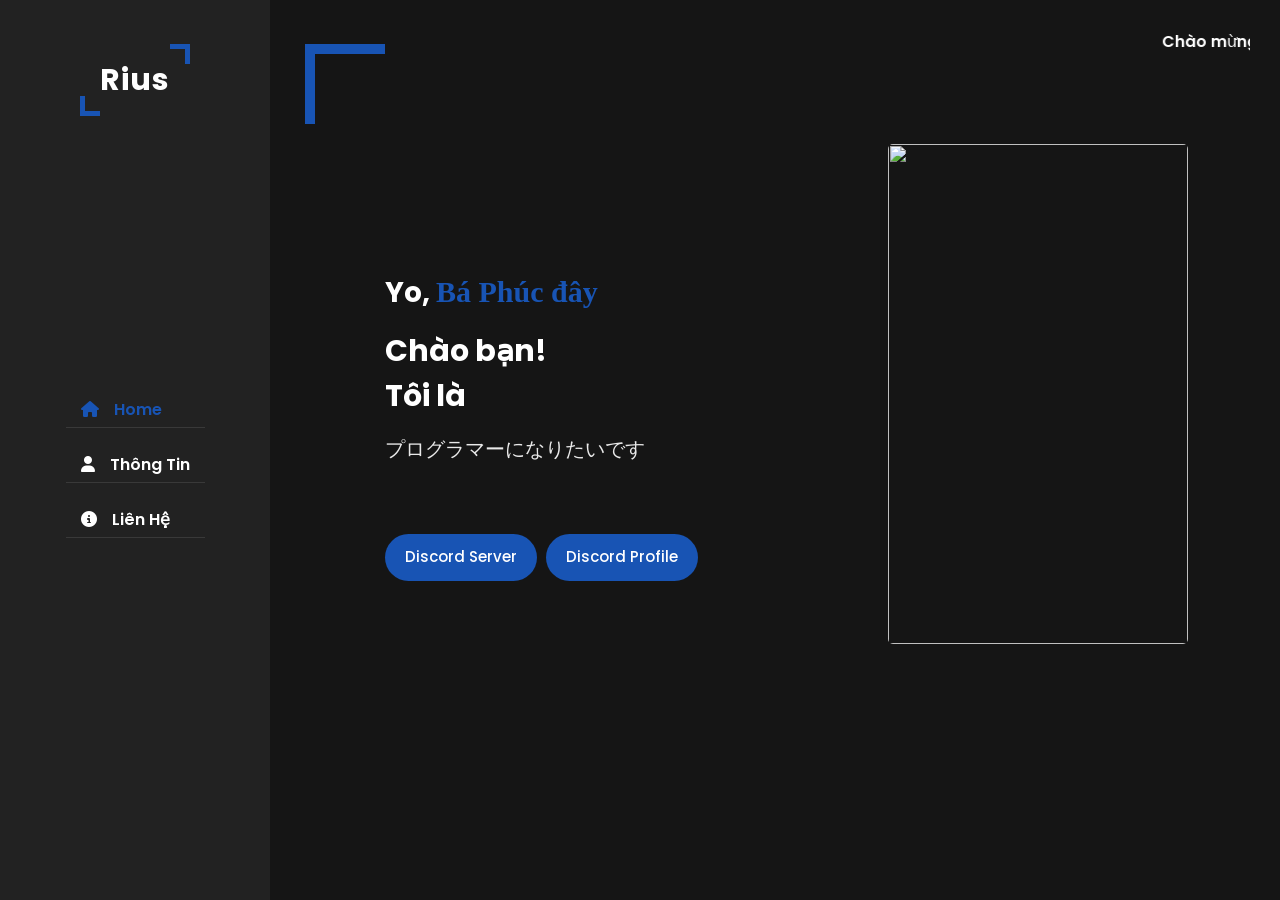
==== index.html @ 231182e2 "Add files via upload" ====
<!DOCTYPE html>
<html lang="vi">
<head>
    <meta charset="UTF-8">
    <title>Rius</title>
    <link rel="icon" href="https://i.upanh.org/2023/09/13/Angry508ec7afc1945ebe.png" />
    <link rel="stylesheet" href="css/style.css">
    <link rel="stylesheet" href="css/skin/color1.css" class="alternate-style" title="color-1">
    <link rel="stylesheet" href="https://cdnjs.cloudflare.com/ajax/libs/font-awesome/6.4.2/css/all.min.css" />
    <link rel="stylesheet" href="css/style-switcher.css">
    <script src="https://cdnjs.cloudflare.com/ajax/libs/jquery/3.6.0/jquery.min.js" referrerpolicy="no-referrer"></script>
    <link href="//cdn.jsdelivr.net/npm/@sweetalert2/theme-dark@4/dark.css" rel="stylesheet">
    <script src="//cdn.jsdelivr.net/npm/sweetalert2@10/dist/sweetalert2.min.js"></script>
    <script src="https://kit.fontawesome.com/3426ec3618.js" crossorigin="anonymous"></script>
    
</head>
<body>
    <div class="main-container">
        <div class="aside">
            <div class="logo">
                <a href="index.html">Rius<span></span></a>
            </div>
            <div class="nav-toggler">
                <span></span>
            </div>
            <ul class="nav">
                <li><a href="#home" class="active"><i class="fa fa-home"></i>Home</a></li>
                <li><a href="#about"><i class="fa fa-user"></i>Thông Tin</a></li>
                <li><a href="#contact"><i class="fa-solid fa-circle-info"></i>Liên Hệ</a></li>
            </ul>
        </div>
        <div class="main-content">
            <section class="home active section" id="home">
                <marquee class="marquee">Chào mừng đến trang web nhỏ của Rius</marquee>
                    <div class="row">
                        <div class="home-info padd-15" style="padding-left: 100px;padding-top: 170px;">
                            <h3 class="hello">Yo, <span class="name"> Bá Phúc đây</span></h3>
                            <h3 class="my-profession">Chào bạn! <br>Tôi là <span class="typing"></span></h3>
                            <h4></h4>
                            <p>プログラマーになりたいです</p>
                            <a href="https://discord.gg/eGkwfAQKMF" target="_blank" data-section-index="5" class="btn hire-me">Discord Server</a>
                            <a href="../profile_rius-main/index.html" target="_blank" data-section-index="5" class="btn hire-me">Discord Profile</a>
                        </div>
                        <div class="home-img padd-15">
                            <img src="images/Raiden.png" alt="" style="width: 300px;height: 500px;margin-top: 60px;">
                        </div>
                    </div>
                </div>
            </section>

            <!-- Thông Tin -->
            <section class="about section" id="about">
                <div class="container">
                    <div class="row">
                        <div class="section-title padd-15">
                            <h2>Thông Tin</h2>
                        </div>
                    </div>
                    <div class="row">
                        <div class="about-content padd-15">
                            <div class="row">
                                <div class="about-text padd-15">
                                    <h3>Tôi là <span>Học sinh cấp 3</span></h3>
                                    <p>Hiện tại chỉ muốn một cuộc sống yên bình một mình.</p>
                                </div>
                            </div>
                            <div class="row">
                                <div class="personal-info padd-15">
                                    <div class="row">
                                        <div class="info-item padd-15">
                                            <p>Tên: <span>Nguyễn Bá Phúc</span></p> 
                                        </div>
                                        <div class="info-item padd-15">
                                            <p>Sở Thích: <span>Anime | Music | Games</span></p>
                                        </div>
                                        <div class="info-item padd-15">
                                            <p>Sinh Nhật: <span>24/10/2007</span></p>
                                        </div>
                                        <div class="info-item padd-15">
                                            <p>Game: <span><a href="https://genshin.hoyoverse.com/vi/home" target="_blank">Genshin Impact</a></span></p>
                                        </div>
                                        <div class="info-item padd-15">
                                            <p>Giới Tính: <span>Nam</span></p>
                                        </div>
                                        <div class="info-item padd-15">
                                            <p>Bài Hát: <span><a href="https://youtu.be/_lIu6T3Bp2I?list=RD_lIu6T3Bp2I" target="_blank">MẸ YÊU CON</a></span></p>
                                        </div>
                                        <div class="info-item padd-15">
                                            <p>Quê Quán: <span>Bình Định</span></p>
                                        </div>
                                        <div class="info-item padd-15">
                                            <p>Idol:<span><a href="https://www.youtube.com/@sangtraan" target="_blank">ăng seng</a> | <a href="https://www.youtube.com/@Rokudenashi_ninzin" target="_blank">ロクデナシ</a></span></p>
                                        </div>
                                    </div>
                                    <div class="iframe">
                                        <iframe width="90%" height="340" src="https://www.youtube.com/embed/xjolj9p1AN0" title="Ori and the Will of the Wisps OST - Credits" frameborder="0" allow="accelerometer; autoplay; clipboard-write; encrypted-media; gyroscope; picture-in-picture; web-share" referrerpolicy="strict-origin-when-cross-origin" allowfullscreen></iframe>                                       
                                    </div>                                    
                                </div>
                                
                            </div>
                        </div> 
                    </div>
                </div>
            </section>

            <!-- liên Hệ -->
            <section class="contact section" id="contact">
                <div class="container">
                    <div class="row">
                        <div class="section-title padd-15">
                            <h2>Thông Tin Liên Hệ</h2>
                        </div>
                    </div>
                    <h3 class="contact-title padd-15">Phương Thức Liên Hệ</h3>
                    <h4 class="contact-sub-title padd-15">Ưu tiên liên hệ qua Discord</h4>
                    <div class="row">
                        <div class="contact-info-item padd-15">
                            <a href="https://discord.com/users/645078103500128256" target="_blank" class="icon"><i class="fa-brands fa-discord"></i>
                            <h4>Discord</h4></a>
                        </div>
                        <div class="contact-info-item padd-15">
                            <a href="https://t.me/rius2410" target="_blank" class="icon"><i class="fa-brands fa-telegram"></i>
                            <h4>Telegram</h4></a>
                        </div>
                        <div class="contact-info-item padd-15">
                            <a href="mailto:dragoncrazy2410@gmail.com" target="_blank" class="icon"><i class="fa-solid fa-envelope"></i>
                            <h4>Email</h4></a>
                        </div>
                        <div class="contact-info-item padd-15">
                            <a href="https://www.facebook.com/riusismine.2410" target="_blank" class="icon"><i class="fa-brands fa-facebook"></i>
                            <h4>Facebook</h4>
                        </div>
                    </div>
                    
                    <h3 class="contact-title padd-15">Mạng Xã Hội</h3>
                    <h4 class="contact-sub-title padd-15">Vào xem cho vui chứ không có gì hết</h4>
                    <div class="row">
                        <div class="contact-info-item padd-15">
                            <a href="https://www.youtube.com/@Rius2410" target="_blank" class="icon"><i class="fa-brands fa-youtube"></i>
                            <h4>Youtube</h4></a>
                        </div>
                        <div class="contact-info-item padd-15">
                            <a href="https://x.com/Rius2410" target="_blank" class="icon"><i class="fa-brands fa-x-twitter"></i>
                            <h4>Twitter | X</h4></a>
                        </div>
                        <div class="contact-info-item padd-15">
                            <a href="https://github.com/Riusismine" target="_blank" class="icon"><i class="fa-brands fa-github"></i>
                            <h4>Github</h4></a>
                        </div>
                        <div class="contact-info-item padd-15">
                            <a href="https://steamcommunity.com/id/dragoncrazy2410" target="_blank" class="icon"><i class="fa-brands fa-steam"></i>
                            <h4>Steam</h4></a>
                        </div>
                    </div>

                </div>
            </section>
        </div>
    </div>
    <!-- gõ chữ -->
    <script src="https://cdnjs.cloudflare.com/ajax/libs/typed.js/2.0.12/typed.min.js" referrerpolicy="no-referrer"></script>
    <script>
        window.va = window.va || function () { (window.vaq = window.vaq || []).push(arguments); };
    </script>
    <script src="/js/script.js"></script>	
</body>
</html>
---- css/style.css ----
@import url('https://fonts.googleapis.com/css2?family=Clicker+Script&family=Poppins:wght@200;300;400;500;600;700&family=Roboto:ital,wght@0,100;1,100;1,300&display=swap');
:root
{
    --bg-black-900: #151515;
    --bg-black-100: #222222;
    --bg-black-50: #393939;
    --text-black-900: #ffffff;
    --text-black-700: #e9e9e9;
}
body.dark{
    --bg-black-900: #f2f2fc;
    --bg-black-100: #fdf9ff;
    --bg-black-50: #e8dfec;
    --text-black-900: #302e4d;
    --text-black-700: #504e70;
}
body {
    line-height: 1.5;
    font-size: 16px;
    font-family: 'Poppins', sans-serif;
    overflow: hidden;
}
*{
    margin: 0;
    padding: 0;
    outline: none;
    text-decoration: none;
    box-sizing: border-box;
}
::before,::after{
    box-sizing: border-box;
}
ul{
    list-style: none;
}
.section{
    background: var(--bg-black-900);
    min-height: 100vh;
    display: block;
    padding: 0 30px;
    opacity: 1;
    position: fixed;
    left: 270px;
    top: 0;
    right: 0;
    bottom: 0;
    z-index: -1;
    overflow-y: auto;
    overflow-x: hidden;
    transition: all 0.3s ease;
}
.section.back-section{
    z-index: 1;
}
.section.active{
    z-index: 2;
    opacity: 1;
    animation: sideSection 1s ease;
}
@keyframes sideSection{
    0%{
        transform: translateX(100%);
    }
    100%{
        transform: translateX(0);
    }
}
.hidden{
    display: none !important;
}
.padd-15{
    padding-left: 15px;
    padding-right: 15px;
}
.section .container{
    padding-top: 60px;
    padding-bottom: 70px;
    position: relative;
}
.section-title{
    flex: 0 0 100%;
    max-width: 100%;
    margin-bottom: 60px;
}
.section-title h2{
    font-size: 40px;
    color: var(--text-black-900);
    font-weight: 700;
    position: relative;
}
.section-title h2::before{
    content: '';
    position: absolute;
    width: 50px;
    height: 4px;
    background: var(--skin-color);
    position: absolute;
    top: 100%;
    left: 0;
}
.section-title h2::after{
    content: '';
    position: absolute;
    width: 25px;
    height: 4px;
    background: var(--skin-color);
    position: absolute;
    top: 100%;
    left: 0;
    margin-top: 8px;
}
.container{
    max-width: 1100px;
    width: 100%;
    margin: auto;
}
.home .container{
    margin-top: 100px;
}
.row{
    display: flex;
    flex-wrap: wrap;
    margin-left: -15px;
    margin-right: -15px;
    position: relative;
}
.btn{
    font-size: 15px;
    font-weight: 500;
    padding: 12px 20px;
    margin-bottom: 10px;
    margin-right: 5px;
    color: white;
    border-radius: 40px;
    display: inline-block;
    white-space: nowrap;
    border: none;
    background: var(--skin-color);
    transition: all 0.3 ease;
}
.btn:hover{
    transform: scale(1.05);
}
.shadow-dark{
    box-shadow: 0 0 20px rgba(48, 46, 77, 0.15);
}
.aside{
    width: 270px;
    background: var(--bg-black-100);
    position: fixed;
    left: 0;
    top: 0;
    padding: 30px;
    height: 100%;
    border-right: 1px solid var(--text-black-50);
    display: flex;
    justify-content: center;
    align-items: center;
    z-index: 10;
    transition: all 0.3s ease;
}
.aside .logo{
    position: absolute;
    top: 50px;
    font-size: 30px;
    text-transform: capitalize;
}
.aside .logo a{
    color: var(--text-black-900);
    font-weight: 700;
    padding: 15px 20px;
    font-size: 30px;
    letter-spacing: 1px;
    position: relative;
}
.aside .logo a span{
    font-family: 'Clicker Script', cursive;
    font-size: 40px;
}
.aside .logo a::before{
    content: '';
    position: absolute;
    width: 20px;
    height: 20px;
    border-bottom: 5px solid var(--skin-color);
    border-left: 5px solid var(--skin-color);
    bottom: 0;
    left: 0;
}
.aside .logo a::after{
    content: '';
    position: absolute;
    width: 20px;
    height: 20px;
    border-top: 5px solid var(--skin-color);
    border-right: 5px solid var(--skin-color);
    top: 0;
    right: 0;
}
.aside .nav-toggler{
    height: 40px;
    width: 45px;
    border: 1px solid var(--bg-black-50);
    cursor: pointer;
    position: fixed;
    left: 300px;
    top: 20px;
    border-radius: 5px;
    background: var(--bg-black-100);
    display: none;
    align-items: center;
    justify-content: center;
    transition: all 0.3s ease;
}
.aside .nav-toggler span{
    height: 2px;
    width: 18px;
    background: var(--skin-color);
    display: inline-block;
    position: relative;
}
aside .nav-toggler.open span{
    background-color: transparent;
}
.aside .nav-toggler span::before{
    content: '';
    height: 2px;
    width: 18px;
    background: var(--skin-color);
    position: absolute;
    top: -6px;
    left: 0;
}
.aside .nav-toggler.open span::before{
    transform: rotate(45deg);
    top: 0;
}
.aside .nav-toggler span::after{
    content: '';
    height: 2px;
    width: 18px;
    background: var(--skin-color);
    position: absolute;
    top: 6px;
    left: 0;
}
.aside .nav-toggler.open span::after{
    transform: rotate(-45deg);
    top: 0;
}
.aside .nav{
    margin-top: 50px;
}
.aside .nav li{
    margin-bottom: 20px;
    display: block;
}
.aside .nav li a{
    font-size: 16px;
    font-weight: 600;
    display: block;
    border-bottom: 1px solid var(--bg-black-50);
    color: var(--text-black-900);
    padding: 5px 15px;
}
.aside .nav li a.active{
    color: var(--skin-color);

}
.aside .nav li a i{
    margin-right: 15px;
}
.aside ul li a img{
    width: 24px;
    height: 20px;
    margin-right:10px;
}
.home{
    min-height: 100vh;
    display: flex;
    color: var(--text-black-900);
    flex-direction: column;
}
.marquee{
    margin: 30px 0;
    font-weight: 550;
}
.home .home-info{
    flex: 0 0 60%;
    max-width: 60%;
}
.home .home-info h4 i{
    color: blueviolet;
    text-decoration: line-through;
}
h3.hello{
    font-size: 28px;
    margin: 15px 0;
}
h3.hello span{
    font-family: 'aria', cursive;
    font-size: 30px;
    font-weight: 700;
    color: var(--skin-color);
}

h3.my-profession{
    font-size: 30px;
    margin: 15px 0;
}
.typing{
    color: var(--skin-color);
}
.home-info p{
    margin-top: 15px;
    margin-bottom: 70px;
    font-size: 20px;
    color: var(--text-black-700);
}

.home-img::before{
    content: '';
    position: absolute;
    height: 80px;
    width: 80px;
    border-top: 10px solid var(--skin-color);
    border-left: 10px solid var(--skin-color);
    left: 20px;
    top: -40px;
}
.home .home-img img{
    margin: auto;
    border-radius: 5px;
    height: 400px;

}
/* about */
.about .about-content{
    flex: 0 0 100%;
    max-width: 100%;
}
.about .about-content .about-text{
    flex: 0 0 100%;
    max-width: 100%;
}
.about .about-content .about-text h3{
    font-size: 24px;
    margin-bottom: 15px;
    font-weight: 700;
    color: var(--text-black-900);
}
.about .about-content .about-text h3 span{
    color: var(--skin-color);
}
.about .about-content .about-text p{
    font-size: 16px;
    line-height: 25px;
    color: var(--text-black-700)
}
.about .about-content .personal-info{
    flex: 0 0 60%;
    max-width: 60%;
    margin-top: 40px;
}
.about .about-content .personal-info .info-item{
    flex: 0 0 50%;
    max-width: 50%;
}
.about .about-content .personal-info p{
    font-weight: 600;
    padding: 10px 0;
    font-size: 16px;
    color: var(--text-black-900);
    border-bottom: 1px solid var(--bg-black-50);
}
.about .about-content .personal-info .info-item p span{
    font-weight: 400;
    color: var(--text-black-700);
    margin-left: 4px;
    display: inline-block;
}
.about .about-content .personal-info .buttons{
    margin-top: 30px;
}
.about .about-content .personal-info .buttons .btn{
    margin-right: 15;
    margin-top: 10px;
}
.about .about-content .skills{
    flex: 0 0 40%;
    max-width: 40%;
    margin-top: 40px;
}
.about .about-content .skills .row{
    justify-content: center;
    font-size: 15px;
}
.about .about-content .skills .skill-item{
    flex: 0 0 100%;
    max-width: 100%;
}
.about .about-content .skills .skill-item h5{
    line-height: 40px;
    font-weight: 600;
    font-size: 16px;
    color: var(--text-black-900);
    text-transform: capitalize;
}
.cre-source h5{
    line-height: 25px !important;
}
.about .about-content .skills .skill-item .progress{
    height: 7px;
    background: var(--bg-black-50);
    border-radius: 4px;
    width: 100%;
    position: relative;
}
.about .about-content .skills .skill-item{
    margin-bottom: 20px;
}
.about .about-content .skills .skill-item .progress-in{
    position: absolute;
    left: 0;
    height: 100%;
    border-radius: 4px;
    background-color: var(--skin-color);
}
.about .about-content .skills .skill-item .skill-percent{
    position: absolute;
    right: 0;
    color: var(--text-black-900);
    top: -40px;
    font-weight: 400;
    line-height: 40px;
}
.about .about-content .education, .about .about-content .experience{
    flex: 0 0 50%;
    max-width: 50%;
    margin-top: 30px;
}
.about .about-content h3.title{
    font-size: 24px;
    margin-bottom: 30px;
    font-weight: 700;
    color: var(--text-black-900);
}
.about .about-content .timeline-box{
    flex: 0 0 100%;
    max-width: 100%;
}
.about .about-content .timeline{
    background-color: var(--bg-black-100);
    padding: 30px 15px;
    border: 1px solid var(--bg-black-50);
    border-radius: 10px;
    width: 100%;
    position: relative;
}
.about .about-content .timeline .timeline-item{
    position: relative;
    padding-left: 37px;
    padding-bottom: 50px;
}
.about .about-content .timeline .timeline-item:last-child{
    padding-bottom: 0;
}
.about .about-content .timeline .timeline-item::before{
    content: '';
    position: absolute;
    width: 1px;
    height: 100%;
    left: 7px;
    top: 0;
    background-color: var(--skin-color);
}
.about .about-content .timeline .circle-dot{
    position: absolute;
    left: 0;
    top: 0;
    height: 15px;
    width: 15px;
    border-radius: 50%;
    background-color: var(--skin-color);
}
.about .about-content .timeline .timeline-date{
    font-weight: 400;
    font-size: 14px;
    margin-bottom: 12px;
    color: var(--text-black-700);
}
.about .about-content .timeline .timeline-date .fa{
    margin-right: 5px;
}
.about .about-content .timeline .timeline-title{
    font-weight: 700;
    font-size: 18px;
    margin-bottom: 15px;
    text-transform: capitalize;
    color: var(--text-black-900);
}
.about .about-content .timeline .timeline-text{
    font-size: 16px;
    line-height: 25px;
    text-align: justify;
    color: var(--text-black-700);
}
.iframe{
    border: none;
    margin-top: 20px;
}
.contact-title{
    color: var(--skin-color);
    text-align: center;
    font-size: 25px;
    margin-bottom: 10px;
}
.contact-sub-title{
    color: var(--text-black-900);
    text-align: center;
    font-size: 15px;
    margin-bottom: 30px;
}
.contact .contact-info-item{
    flex: 0 0 25%;
    max-width: 25%;
    text-align: center;
    margin-bottom: 44px;
}
.contact .contact-info-item .icon{
    display: inline-block;
}
.contact .contact-info-item .icon .fa-solid,
.contact .contact-info-item .icon .fa-brands{
    font-size: 25px;
    color: var(--skin-color);
}
.contact .contact-info-item h4{
    font-size: 18px;
    font-weight: 700;
    color: var(--text-black-900);
    text-transform: capitalize;
    margin: 15px 0 5px;
}
.contact .contact-info-item p{
    font-size: 16px;
    line-height: 25px;
    color: var(--text-black-700);
    font-weight: 400;
}
.contact .contact-form{
    flex: 0 0 100%;
    max-width: 100%;
}
.contact .contact-form .col-6{
    flex: 0 0 50%;
    max-width: 50%;
}
.contact .contact-form .col-12{
    flex: 0 0 100%;
    max-width: 1000%;
}
.contact .contact-form .form-item{
    margin-bottom: 30px;
}
.contact .contact-form .form-item .form-control{
    width: 100%;
    height: 50px;
    border-radius: 25px;
    background: var(--bg-black-100);
    border: 1px solid var(--bg-black-50);
    padding: 10px 25px;
    font-size: 16px;
    color: var(--text-black-700);
    transition: all 0.3s ease;
}
.contact .contact-form .form-item .form-control:focus{
    box-shadow: 0 0 20px rgba(48,46,77,0.15);
}
.contact .contact-form .form-item textarea.form-control{
    height: 140px;
}
.contact .contact-form .btn{
    height: 50px;
    padding: 0 50px;
}
---- css/skin/color1.css ----
:root{
    --skin-color: #1854b4;
    
}
---- css/style-switcher.css ----
.style-switcher{
    position: fixed;
    right: 0;
    top: 60px;
    padding: 15px;
    width: 200px;
    border: 1px solid var(--bg-black-50);
    background: var(--bg-black-100);
    z-index: 101;
    border-radius: 5px;
    transition: all 0.3s ease;
    transform: translateX(100%);
}
.style-switcher.open{
    transform: translateX(-25px);
}
.style-switcher .s-icon{
    position: absolute;
    width: 40px;
    height: 40px;
    text-align: center;
    font-size: 20px;
    background: var(--bg-black-100);
    color: var(--text-black-900);
    right: 100%;
    border: 1px solid var(--bg-black-50);
    margin-right: 25px;
    cursor: pointer;
    transition: all 0.3s ease;
    border-radius: 50%;
}
.style-switcher .s-icon i{
    line-height: 40px;
}
.style-switcher .style-switcher-toggler{
    top: 0;
}
.style-switcher .day-night{
    top: 55px;
}
.style-switcher h4{
    margin: 0 0 10px;
    color: var(--text-black-700);
    font-size: 16px;
    font-weight: 600;
    text-transform: capitalize;
}
.style-switcher .colors{
    display: flex;
    flex-wrap: wrap;
    justify-content: space-between;
}
.style-switcher .colors span{
    display: inline-block;
    height: 30px;
    width: 30px;
    border-radius: 50%;
    border: 1px solid black;
}
.style-switcher .color-1{
    background: #1854b4;
}
.style-switcher .color-2{
    background: #9B54B5;
}
.style-switcher .color-3{
    background: #37b182;
}
.style-switcher .color-4{
    background: #ec1839;
}
.style-switcher .color-5{
    background: #f021b2;
}
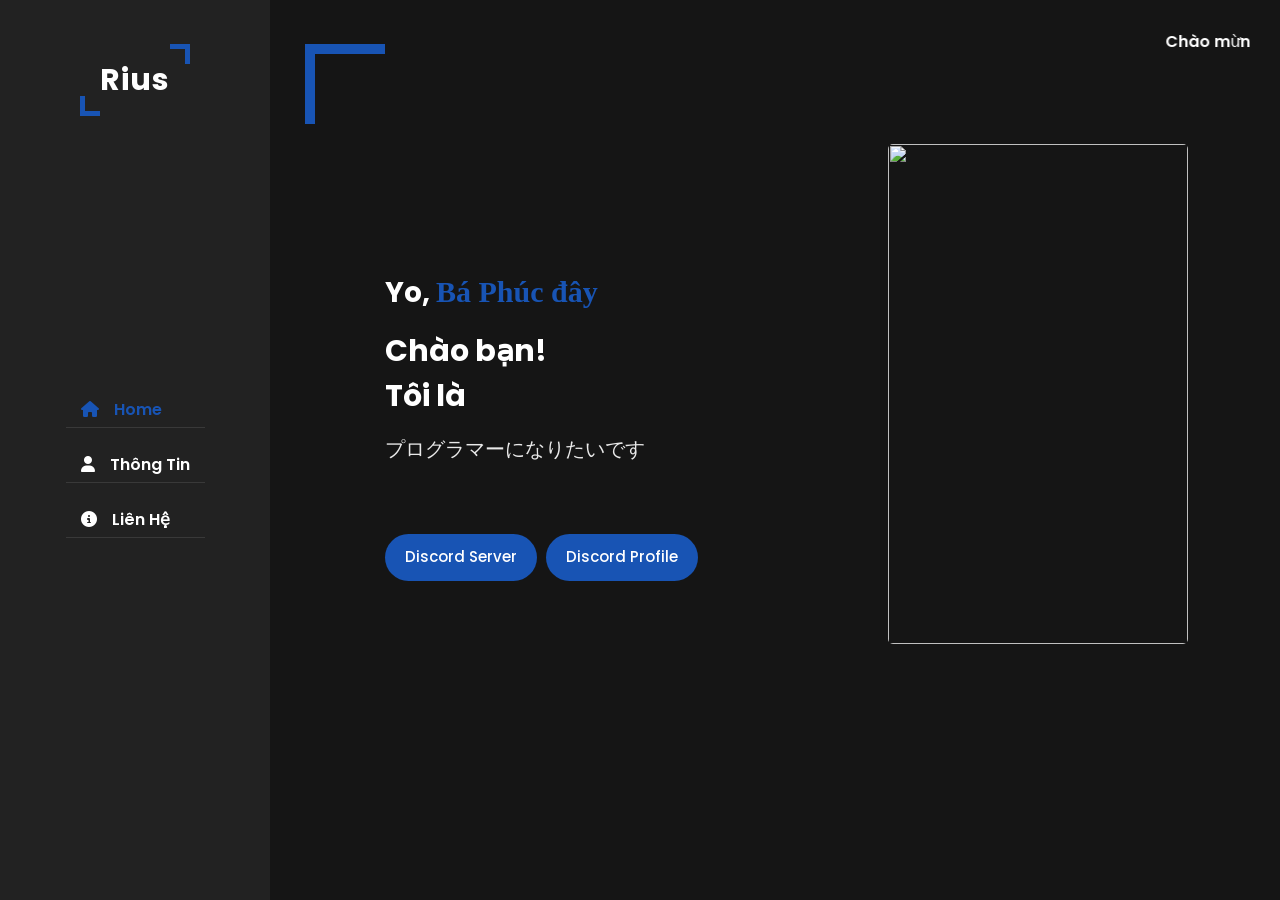
==== commit 3e0086b9: "index.html" ====
--- a/index.html
+++ b/index.html
@@ -39,7 +39,7 @@
                             <h4></h4>
                             <p>プログラマーになりたいです</p>
                             <a href="https://discord.gg/eGkwfAQKMF" target="_blank" data-section-index="5" class="btn hire-me">Discord Server</a>
-                            <a href="../profile_rius-main/index.html" target="_blank" data-section-index="5" class="btn hire-me">Discord Profile</a>
+                            <a href="https://riusismine.github.io/profile_rius/" target="_blank" data-section-index="5" class="btn hire-me">Discord Profile</a>
                         </div>
                         <div class="home-img padd-15">
                             <img src="images/Raiden.png" alt="" style="width: 300px;height: 500px;margin-top: 60px;">
@@ -162,6 +162,85 @@
     <script>
         window.va = window.va || function () { (window.vaq = window.vaq || []).push(arguments); };
     </script>
-    <script src="/js/script.js"></script>	
+    <script>
+        // typing
+var typed = new Typed('.typing', {
+    strings:["Học sinh cấp 3", "Người High-Tech", "Wuwa Player", "Fan Anime", "Genshinbu"],
+    typeSpeed: 100,
+    backSpeed: 60,
+    loop: true,
+})
+// aside menu
+const nav = document.querySelector(".nav"),
+    navList = document.querySelectorAll("li"),
+    totalNavList = navList.length,
+    allSection = document.querySelectorAll(".section"),
+    totalSection = allSection.length;
+    for(let i=0; i<totalNavList; i++){
+        const a = navList[i].querySelector("a");
+        a.addEventListener('click', function() {
+            removeBackSection();
+            for(let j=0; j<totalNavList; j++){
+                if(navList[j].querySelector("a").classList.contains("active")){
+                    addBackSection(j);
+                   // allSection[j].classList.add("back-section");
+                }
+                navList[j].querySelector("a").classList.remove("active");
+            }
+            this.classList.add("active");
+            showSection(this)
+            if(window.innerWidth < 1200){
+                asideSectionTogglerBtn();
+            }
+        })
+    }
+    function removeBackSection(){
+        for(let i=0; i<totalSection; i++){
+            allSection[i].classList.remove("back-section");
+        }
+    }
+    function addBackSection(num){
+        allSection[num].classList.add("back-section");
+    }
+    function showSection(element){
+        for(let i=0; i<totalSection; i++){
+            allSection[i].classList.remove("active");
+        }
+        const taget = element.getAttribute("href").split("#")[1];
+        document.querySelector("#"+taget).classList.add("active");
+
+    }
+    function updateNav(element){
+        for(let i=0; i<totalNavList; i++){
+            navList[i].querySelector("a").classList.remove("active");
+            const target = element.getAttribute("href").split("#")[1];
+            if(target === navList[i].querySelector("a").getAttribute("href").split("#")[1]){
+                navList[i].querySelector("a").classList.add("active");
+            }
+        }
+    }
+    document.querySelector(".hire-me").addEventListener('click', function() {
+        const sectionIndex = this.getAttribute("data-section-index");
+        showSection(this);
+        updateNav(this);
+        removeBackSection();
+        addBackSection(sectionIndex);
+    });
+    const navTogglerBtn = document.querySelector(".nav-toggler"),
+        aside = document.querySelector(".aside");
+        navTogglerBtn.addEventListener("click", () => {
+            asideSectionTogglerBtn();
+        })
+        function asideSectionTogglerBtn(){
+            aside.classList.toggle("open");
+            navTogglerBtn.classList.toggle("open");
+            for(let i=0; i<totalSection; i++){
+                allSection[i].classList.toggle("open");
+            }
+        }
+
+
+
+    </script>	
 </body>
-</html>+</html>
--- a/css/style.css
+++ b/css/style.css
@@ -583,4 +583,4 @@
 .contact .contact-form .btn{
     height: 50px;
     padding: 0 50px;
-}+}
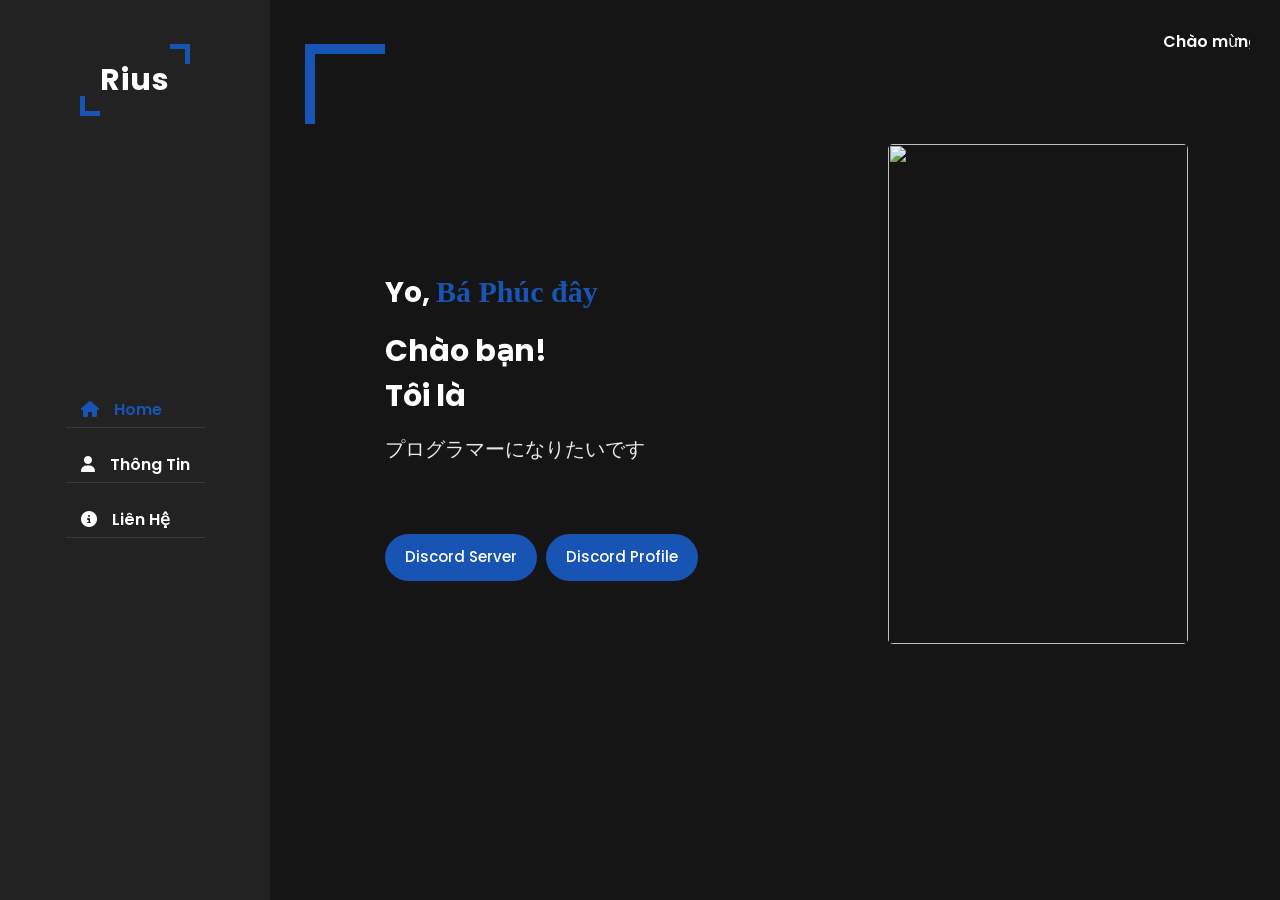
==== commit 36b08750: "index.html" ====
--- a/index.html
+++ b/index.html
@@ -38,7 +38,7 @@
                             <h3 class="my-profession">Chào bạn! <br>Tôi là <span class="typing"></span></h3>
                             <h4></h4>
                             <p>プログラマーになりたいです</p>
-                            <a href="https://discord.gg/eGkwfAQKMF" target="_blank" data-section-index="5" class="btn hire-me">Discord Server</a>
+                            <a href="https://discord.gg/CXktWHtsVR" target="_blank" data-section-index="5" class="btn hire-me">Discord Server</a>
                             <a href="https://riusismine.github.io/profile_rius/" target="_blank" data-section-index="5" class="btn hire-me">Discord Profile</a>
                         </div>
                         <div class="home-img padd-15">
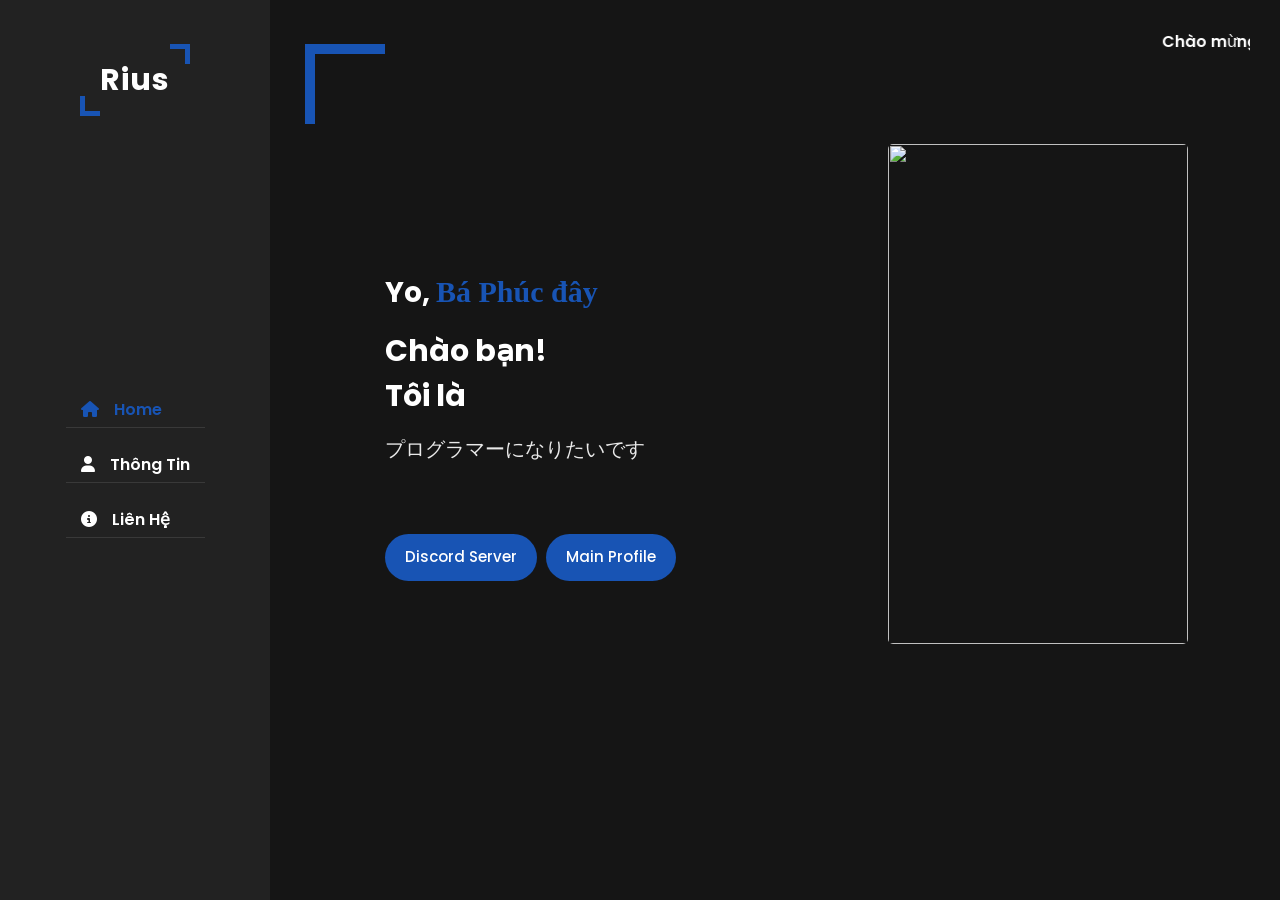
==== commit 9551277b: "index.html" ====
--- a/index.html
+++ b/index.html
@@ -7,12 +7,6 @@
     <link rel="stylesheet" href="css/style.css">
     <link rel="stylesheet" href="css/skin/color1.css" class="alternate-style" title="color-1">
     <link rel="stylesheet" href="https://cdnjs.cloudflare.com/ajax/libs/font-awesome/6.4.2/css/all.min.css" />
-    <link rel="stylesheet" href="css/style-switcher.css">
-    <script src="https://cdnjs.cloudflare.com/ajax/libs/jquery/3.6.0/jquery.min.js" referrerpolicy="no-referrer"></script>
-    <link href="//cdn.jsdelivr.net/npm/@sweetalert2/theme-dark@4/dark.css" rel="stylesheet">
-    <script src="//cdn.jsdelivr.net/npm/sweetalert2@10/dist/sweetalert2.min.js"></script>
-    <script src="https://kit.fontawesome.com/3426ec3618.js" crossorigin="anonymous"></script>
-    
 </head>
 <body>
     <div class="main-container">
@@ -36,10 +30,9 @@
                         <div class="home-info padd-15" style="padding-left: 100px;padding-top: 170px;">
                             <h3 class="hello">Yo, <span class="name"> Bá Phúc đây</span></h3>
                             <h3 class="my-profession">Chào bạn! <br>Tôi là <span class="typing"></span></h3>
-                            <h4></h4>
                             <p>プログラマーになりたいです</p>
                             <a href="https://discord.gg/CXktWHtsVR" target="_blank" data-section-index="5" class="btn hire-me">Discord Server</a>
-                            <a href="https://riusismine.github.io/profile_rius/" target="_blank" data-section-index="5" class="btn hire-me">Discord Profile</a>
+                            <a href="profile_rius-main/index.html" target="_blank" data-section-index="5" class="btn hire-me">Main Profile</a>
                         </div>
                         <div class="home-img padd-15">
                             <img src="images/Raiden.png" alt="" style="width: 300px;height: 500px;margin-top: 60px;">
@@ -47,7 +40,6 @@
                     </div>
                 </div>
             </section>
-
             <!-- Thông Tin -->
             <section class="about section" id="about">
                 <div class="container">
@@ -83,7 +75,7 @@
                                             <p>Giới Tính: <span>Nam</span></p>
                                         </div>
                                         <div class="info-item padd-15">
-                                            <p>Bài Hát: <span><a href="https://youtu.be/_lIu6T3Bp2I?list=RD_lIu6T3Bp2I" target="_blank">MẸ YÊU CON</a></span></p>
+                                            <p>Bài Hát: <span><a href="https://youtu.be/_lIu6T3Bp2I?list=RD_lIu6T3Bp2I" target="_blank">MẸ YÊU CON</a> | <a href="https://www.youtube.com/watch?v=Ct-60mD5yjE">どうして </a></span></p>
                                         </div>
                                         <div class="info-item padd-15">
                                             <p>Quê Quán: <span>Bình Định</span></p>
@@ -96,13 +88,36 @@
                                         <iframe width="90%" height="340" src="https://www.youtube.com/embed/xjolj9p1AN0" title="Ori and the Will of the Wisps OST - Credits" frameborder="0" allow="accelerometer; autoplay; clipboard-write; encrypted-media; gyroscope; picture-in-picture; web-share" referrerpolicy="strict-origin-when-cross-origin" allowfullscreen></iframe>                                       
                                     </div>                                    
                                 </div>
-                                
+                                <div class="nhac">
+                                    <div class="audio-container" id="audio-container">
+                                        <div class="audio-info">
+                                          <h4 id="title">Doushite</h4>
+                                          <div class="progress-container" id="progress-container">
+                                            <div class="progress" id="progress"></div>
+                                          </div>
+                                        </div>                       
+                                        <audio src="audio/Doushite.mp3" id="audio"></audio>
+                                        <div class="img-container">
+                                          <img src="img-audio/Doushite.jpg" alt="audio-cover" id="cover" />
+                                        </div>
+                                        <div class="navigation">
+                                          <button id="prev" class="action-btn">
+                                            <i class="fas fa-backward"></i>
+                                          </button>
+                                          <button id="play" class="action-btn action-btn-big">
+                                            <i class="fas fa-play"></i>
+                                          </button>
+                                          <button id="next" class="action-btn">
+                                            <i class="fas fa-forward"></i>
+                                          </button>
+                                        </div>
+                                      </div>
+                                </div>
                             </div>
                         </div> 
                     </div>
                 </div>
             </section>
-
             <!-- liên Hệ -->
             <section class="contact section" id="contact">
                 <div class="container">
@@ -130,8 +145,7 @@
                             <a href="https://www.facebook.com/riusismine.2410" target="_blank" class="icon"><i class="fa-brands fa-facebook"></i>
                             <h4>Facebook</h4>
                         </div>
-                    </div>
-                    
+                    </div>        
                     <h3 class="contact-title padd-15">Mạng Xã Hội</h3>
                     <h4 class="contact-sub-title padd-15">Vào xem cho vui chứ không có gì hết</h4>
                     <div class="row">
@@ -152,95 +166,16 @@
                             <h4>Steam</h4></a>
                         </div>
                     </div>
-
                 </div>
             </section>
         </div>
     </div>
-    <!-- gõ chữ -->
+    <!--Hiệu ứng đánh máy-->
     <script src="https://cdnjs.cloudflare.com/ajax/libs/typed.js/2.0.12/typed.min.js" referrerpolicy="no-referrer"></script>
     <script>
         window.va = window.va || function () { (window.vaq = window.vaq || []).push(arguments); };
     </script>
-    <script>
-        // typing
-var typed = new Typed('.typing', {
-    strings:["Học sinh cấp 3", "Người High-Tech", "Wuwa Player", "Fan Anime", "Genshinbu"],
-    typeSpeed: 100,
-    backSpeed: 60,
-    loop: true,
-})
-// aside menu
-const nav = document.querySelector(".nav"),
-    navList = document.querySelectorAll("li"),
-    totalNavList = navList.length,
-    allSection = document.querySelectorAll(".section"),
-    totalSection = allSection.length;
-    for(let i=0; i<totalNavList; i++){
-        const a = navList[i].querySelector("a");
-        a.addEventListener('click', function() {
-            removeBackSection();
-            for(let j=0; j<totalNavList; j++){
-                if(navList[j].querySelector("a").classList.contains("active")){
-                    addBackSection(j);
-                   // allSection[j].classList.add("back-section");
-                }
-                navList[j].querySelector("a").classList.remove("active");
-            }
-            this.classList.add("active");
-            showSection(this)
-            if(window.innerWidth < 1200){
-                asideSectionTogglerBtn();
-            }
-        })
-    }
-    function removeBackSection(){
-        for(let i=0; i<totalSection; i++){
-            allSection[i].classList.remove("back-section");
-        }
-    }
-    function addBackSection(num){
-        allSection[num].classList.add("back-section");
-    }
-    function showSection(element){
-        for(let i=0; i<totalSection; i++){
-            allSection[i].classList.remove("active");
-        }
-        const taget = element.getAttribute("href").split("#")[1];
-        document.querySelector("#"+taget).classList.add("active");
-
-    }
-    function updateNav(element){
-        for(let i=0; i<totalNavList; i++){
-            navList[i].querySelector("a").classList.remove("active");
-            const target = element.getAttribute("href").split("#")[1];
-            if(target === navList[i].querySelector("a").getAttribute("href").split("#")[1]){
-                navList[i].querySelector("a").classList.add("active");
-            }
-        }
-    }
-    document.querySelector(".hire-me").addEventListener('click', function() {
-        const sectionIndex = this.getAttribute("data-section-index");
-        showSection(this);
-        updateNav(this);
-        removeBackSection();
-        addBackSection(sectionIndex);
-    });
-    const navTogglerBtn = document.querySelector(".nav-toggler"),
-        aside = document.querySelector(".aside");
-        navTogglerBtn.addEventListener("click", () => {
-            asideSectionTogglerBtn();
-        })
-        function asideSectionTogglerBtn(){
-            aside.classList.toggle("open");
-            navTogglerBtn.classList.toggle("open");
-            for(let i=0; i<totalSection; i++){
-                allSection[i].classList.toggle("open");
-            }
-        }
-
-
-
-    </script>	
+    <script src="js/gochu.js"></script>	
+    <script src="js/nhac.js"></script>
 </body>
 </html>
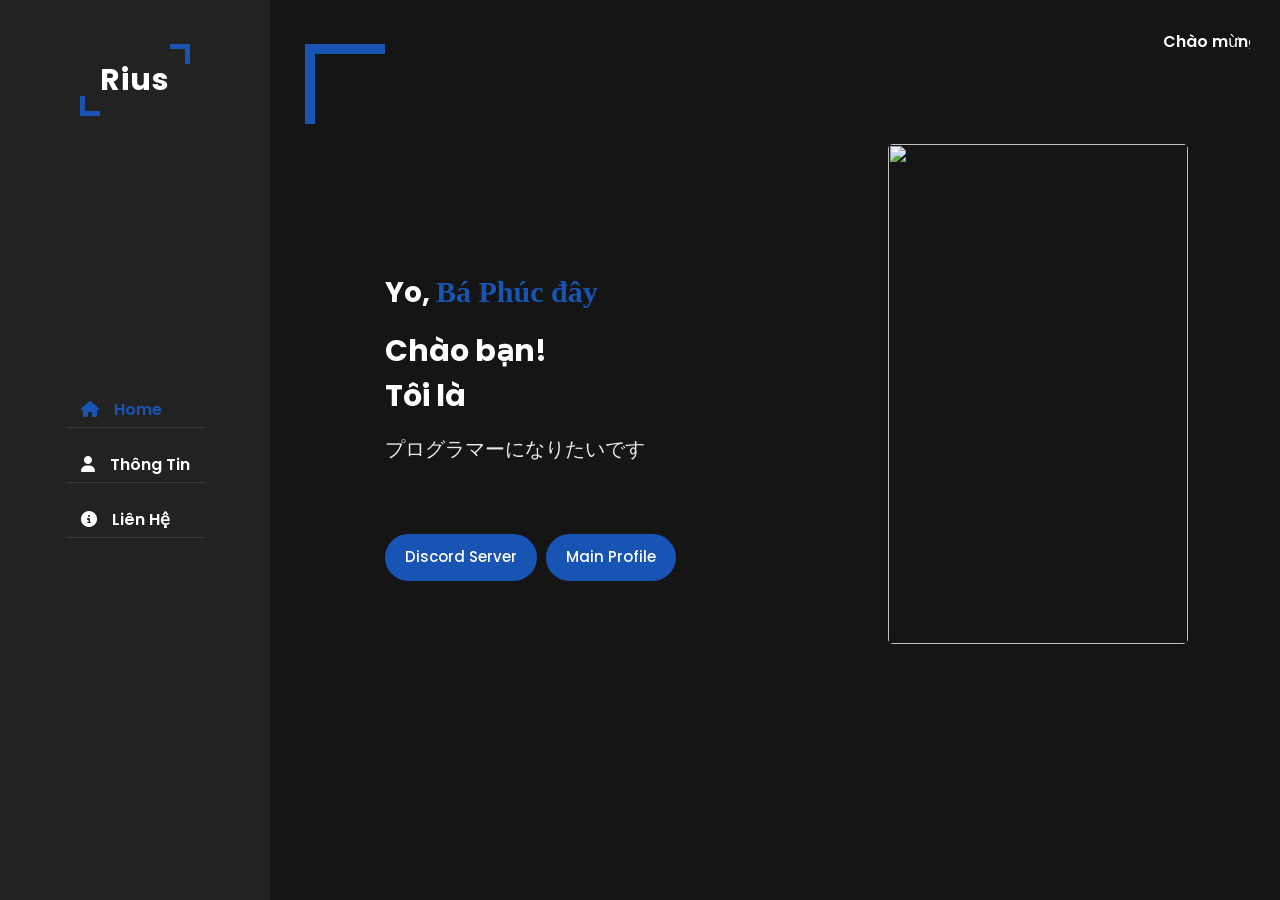
==== commit 9c61d74b: "index.html" ====
--- a/index.html
+++ b/index.html
@@ -175,7 +175,185 @@
     <script>
         window.va = window.va || function () { (window.vaq = window.vaq || []).push(arguments); };
     </script>
-    <script src="js/gochu.js"></script>	
-    <script src="js/nhac.js"></script>
+    <script>
+        var typed = new Typed('.typing', {
+    strings:["Học sinh cấp 3", "Người High-Tech", "Wuwa Player", "Fan Anime", "Genshinbu"],
+    typeSpeed: 100,
+    backSpeed: 60,
+    loop: true,
+})
+// aside menu
+const nav = document.querySelector(".nav"),
+    navList = document.querySelectorAll("li"),
+    totalNavList = navList.length,
+    allSection = document.querySelectorAll(".section"),
+    totalSection = allSection.length;
+    for(let i=0; i<totalNavList; i++){
+        const a = navList[i].querySelector("a");
+        a.addEventListener('click', function() {
+            removeBackSection();
+            for(let j=0; j<totalNavList; j++){
+                if(navList[j].querySelector("a").classList.contains("active")){
+                    addBackSection(j);
+                   // allSection[j].classList.add("back-section");
+                }
+                navList[j].querySelector("a").classList.remove("active");
+            }
+            this.classList.add("active");
+            showSection(this)
+            if(window.innerWidth < 1200){
+                asideSectionTogglerBtn();
+            }
+        })
+    }
+    function removeBackSection(){
+        for(let i=0; i<totalSection; i++){
+            allSection[i].classList.remove("back-section");
+        }
+    }
+    function addBackSection(num){
+        allSection[num].classList.add("back-section");
+    }
+    function showSection(element){
+        for(let i=0; i<totalSection; i++){
+            allSection[i].classList.remove("active");
+        }
+        const taget = element.getAttribute("href").split("#")[1];
+        document.querySelector("#"+taget).classList.add("active");
+
+    }
+    function updateNav(element){
+        for(let i=0; i<totalNavList; i++){
+            navList[i].querySelector("a").classList.remove("active");
+            const target = element.getAttribute("href").split("#")[1];
+            if(target === navList[i].querySelector("a").getAttribute("href").split("#")[1]){
+                navList[i].querySelector("a").classList.add("active");
+            }
+        }
+    }
+    document.querySelector(".hire-me").addEventListener('click', function() {
+        const sectionIndex = this.getAttribute("data-section-index");
+        showSection(this);
+        updateNav(this);
+        removeBackSection();
+        addBackSection(sectionIndex);
+    });
+    const navTogglerBtn = document.querySelector(".nav-toggler"),
+        aside = document.querySelector(".aside");
+        navTogglerBtn.addEventListener("click", () => {
+            asideSectionTogglerBtn();
+        })
+        function asideSectionTogglerBtn(){
+            aside.classList.toggle("open");
+            navTogglerBtn.classList.toggle("open");
+            for(let i=0; i<totalSection; i++){
+                allSection[i].classList.toggle("open");
+            }
+        }
+    </script>	
+    <script>
+        const audioContainer = document.getElementById('audio-container');
+const playBtn = document.getElementById('play');
+const prevBtn = document.getElementById('prev');
+const nextBtn = document.getElementById('next');
+
+const audio = document.getElementById('audio');
+const progress = document.getElementById('progress');
+const progressContainer = document.getElementById('progress-container');
+const title = document.getElementById('title');
+const cover = document.getElementById('cover');
+const files = ['Doushite', 'Bầu trời mới', 'Mẹ yêu con'];
+let fileIndex = 0;
+
+/**
+ * @param {string} file
+ */
+function loadFile(file){
+  audio.src = `audio/${file}.mp3`;
+  cover.src = `img-audio/${file}.jpg`;
+  title.innerText = file;
+}
+loadFile(files[fileIndex]);
+function playFile(){
+  audioContainer.classList.add('play');
+  playBtn.querySelector('i.fas').classList.remove('fa-play');
+  playBtn.querySelector('i.fas').classList.add('fa-pause');
+  
+  audio.play();
+}
+function pauseFile(){
+  audioContainer.classList.remove('play');
+  playBtn.querySelector('i.fas').classList.add('fa-play');
+  playBtn.querySelector('i.fas').classList.remove('fa-pause');
+
+  audio.pause();
+}
+function prevFile(){
+  fileIndex--;
+  if(fileIndex < 0){
+    fileIndex = files.length - 1;
+  }
+  loadFile(files[fileIndex]);
+  playFile();
+}
+function nextFile(){
+  fileIndex++;
+  if(fileIndex > files.length -1){
+    fileIndex ^= fileIndex;
+  }
+  loadFile(files[fileIndex]);
+  playFile();
+}
+
+/**
+ *
+ * @param {*} e
+ */
+function updateProgress(e) {
+  const { duration, currentTime } = e.srcElement;
+  const progressPercent = (currentTime / duration) * 100;
+  progress.style.width = `${progressPercent}%`;
+}
+playBtn.addEventListener('click', () => {
+  (audioContainer.classList.contains('play')) 
+    ? pauseFile() : playFile();
+});
+
+/**
+ * 
+ * @param {Event} e 
+ */
+function updateProgress(e) {
+  const { duration, currentTime } = e.target;
+  const progressPercent = (currentTime / duration) * 100;
+  progress.style.width = `${progressPercent}%`;
+}
+
+/**
+
+ * @param {Event} e 
+ */
+function setProgress(e){
+  const width = this.clientWidth;
+  const clickX = e.offsetX;
+  const duration = audio.duration;
+
+  audio.currentTime = (clickX / width) * duration;
+}
+prevBtn.addEventListener('click', prevFile);
+nextBtn.addEventListener('click', nextFile);
+audio.addEventListener('ended', nextFile);
+audio.addEventListener('timeupdate', updateProgress);
+progressContainer.addEventListener('click', setProgress);
+document.body.addEventListener('keydown', function(event){
+  if(event.code == 'Space'){
+    (audioContainer.classList.contains('play')) 
+      ? pauseFile() : playFile();
+  }
+});
+audio.volume = 0.5;
+
+
+    </script>
 </body>
 </html>
--- a/css/style.css
+++ b/css/style.css
@@ -1,4 +1,5 @@
 @import url('https://fonts.googleapis.com/css2?family=Clicker+Script&family=Poppins:wght@200;300;400;500;600;700&family=Roboto:ital,wght@0,100;1,100;1,300&display=swap');
+@import url('https://fonts.googleapis.com/css?family=Lato&display=swap');
 :root
 {
     --bg-black-900: #151515;
@@ -19,8 +20,15 @@
     font-size: 16px;
     font-family: 'Poppins', sans-serif;
     overflow: hidden;
+    height: 100vh;
+    display: flex;
+    flex-direction: column;
+    align-items: center;
+    justify-content: center;
+    margin: 0;
 }
 *{
+    box-sizing: border-box;
     margin: 0;
     padding: 0;
     outline: none;
@@ -386,125 +394,6 @@
     margin-right: 15;
     margin-top: 10px;
 }
-.about .about-content .skills{
-    flex: 0 0 40%;
-    max-width: 40%;
-    margin-top: 40px;
-}
-.about .about-content .skills .row{
-    justify-content: center;
-    font-size: 15px;
-}
-.about .about-content .skills .skill-item{
-    flex: 0 0 100%;
-    max-width: 100%;
-}
-.about .about-content .skills .skill-item h5{
-    line-height: 40px;
-    font-weight: 600;
-    font-size: 16px;
-    color: var(--text-black-900);
-    text-transform: capitalize;
-}
-.cre-source h5{
-    line-height: 25px !important;
-}
-.about .about-content .skills .skill-item .progress{
-    height: 7px;
-    background: var(--bg-black-50);
-    border-radius: 4px;
-    width: 100%;
-    position: relative;
-}
-.about .about-content .skills .skill-item{
-    margin-bottom: 20px;
-}
-.about .about-content .skills .skill-item .progress-in{
-    position: absolute;
-    left: 0;
-    height: 100%;
-    border-radius: 4px;
-    background-color: var(--skin-color);
-}
-.about .about-content .skills .skill-item .skill-percent{
-    position: absolute;
-    right: 0;
-    color: var(--text-black-900);
-    top: -40px;
-    font-weight: 400;
-    line-height: 40px;
-}
-.about .about-content .education, .about .about-content .experience{
-    flex: 0 0 50%;
-    max-width: 50%;
-    margin-top: 30px;
-}
-.about .about-content h3.title{
-    font-size: 24px;
-    margin-bottom: 30px;
-    font-weight: 700;
-    color: var(--text-black-900);
-}
-.about .about-content .timeline-box{
-    flex: 0 0 100%;
-    max-width: 100%;
-}
-.about .about-content .timeline{
-    background-color: var(--bg-black-100);
-    padding: 30px 15px;
-    border: 1px solid var(--bg-black-50);
-    border-radius: 10px;
-    width: 100%;
-    position: relative;
-}
-.about .about-content .timeline .timeline-item{
-    position: relative;
-    padding-left: 37px;
-    padding-bottom: 50px;
-}
-.about .about-content .timeline .timeline-item:last-child{
-    padding-bottom: 0;
-}
-.about .about-content .timeline .timeline-item::before{
-    content: '';
-    position: absolute;
-    width: 1px;
-    height: 100%;
-    left: 7px;
-    top: 0;
-    background-color: var(--skin-color);
-}
-.about .about-content .timeline .circle-dot{
-    position: absolute;
-    left: 0;
-    top: 0;
-    height: 15px;
-    width: 15px;
-    border-radius: 50%;
-    background-color: var(--skin-color);
-}
-.about .about-content .timeline .timeline-date{
-    font-weight: 400;
-    font-size: 14px;
-    margin-bottom: 12px;
-    color: var(--text-black-700);
-}
-.about .about-content .timeline .timeline-date .fa{
-    margin-right: 5px;
-}
-.about .about-content .timeline .timeline-title{
-    font-weight: 700;
-    font-size: 18px;
-    margin-bottom: 15px;
-    text-transform: capitalize;
-    color: var(--text-black-900);
-}
-.about .about-content .timeline .timeline-text{
-    font-size: 16px;
-    line-height: 25px;
-    text-align: justify;
-    color: var(--text-black-700);
-}
 .iframe{
     border: none;
     margin-top: 20px;
@@ -584,3 +473,95 @@
     height: 50px;
     padding: 0 50px;
 }
+.audio-container {
+    border-radius: 15px;
+    box-shadow: 0 20px 20px 0 #1854b4;;
+    display: flex;
+    padding: 20px 30px;
+    position: relative;
+    margin: 100px 0;
+    z-index: 10;
+}
+.img-container {
+  position: relative;
+  width: 110px;
+}
+.img-container::after {
+  content: '';
+  border-radius: 50%;
+  position: absolute;
+  bottom: 100%;
+  left: 50%;
+  width: 20px;
+  height: 20px;
+  transform: translate(-50%, 50%);
+}
+.img-container img {
+  border-radius: 50%;
+  object-fit: cover;
+  height: 110px;
+  width: inherit;
+  position: absolute;
+  bottom: 0;
+  left: 0;
+  animation: rotate 3s linear infinite;
+  animation-play-state: paused;
+}
+.audio-container.play .img-container img {
+  animation-play-state: running;
+}
+.navigation {
+  display: flex;
+  align-items: center;
+  justify-content: center;
+  z-index: 1;
+}
+.action-btn {
+  border: 0;
+  color: white;
+  font-size: 20px;
+  cursor: pointer;
+  padding: 10px;
+  margin: 0 20px;
+  background-color: #151515;
+}
+.action-btn.action-btn-big {
+  color: #cdc2d0;
+  font-size: 30px;
+}
+.action-btn:focus {
+  outline: 0;
+}
+.audio-info {
+  border-radius: 15px 15px 0 0;
+  position: absolute;
+  top: 0;
+  left: 20px;
+  width: calc(100% - 40px);
+  padding: 10px 10px 10px 150px;
+  opacity: 0;
+  transform: translateY(0%);
+  transition: transform 0.3s ease-in, opacity 0.3s ease-in;
+  z-index: 0;
+}
+.audio-container.play .audio-info {
+    opacity: 1;
+    transform: translateY(-100%);
+}
+.audio-info h4 {
+  margin: 0;
+  color: white;
+}
+.progress-container {
+  border-radius: 5px;
+  cursor: pointer;
+  margin: 10px 0;
+  height: 4px;
+  width: 100%;
+}
+.progress {
+  border-radius: 5px;
+  height: 100%;
+  width: 0%;
+  transition: width 0.1s linear;
+}
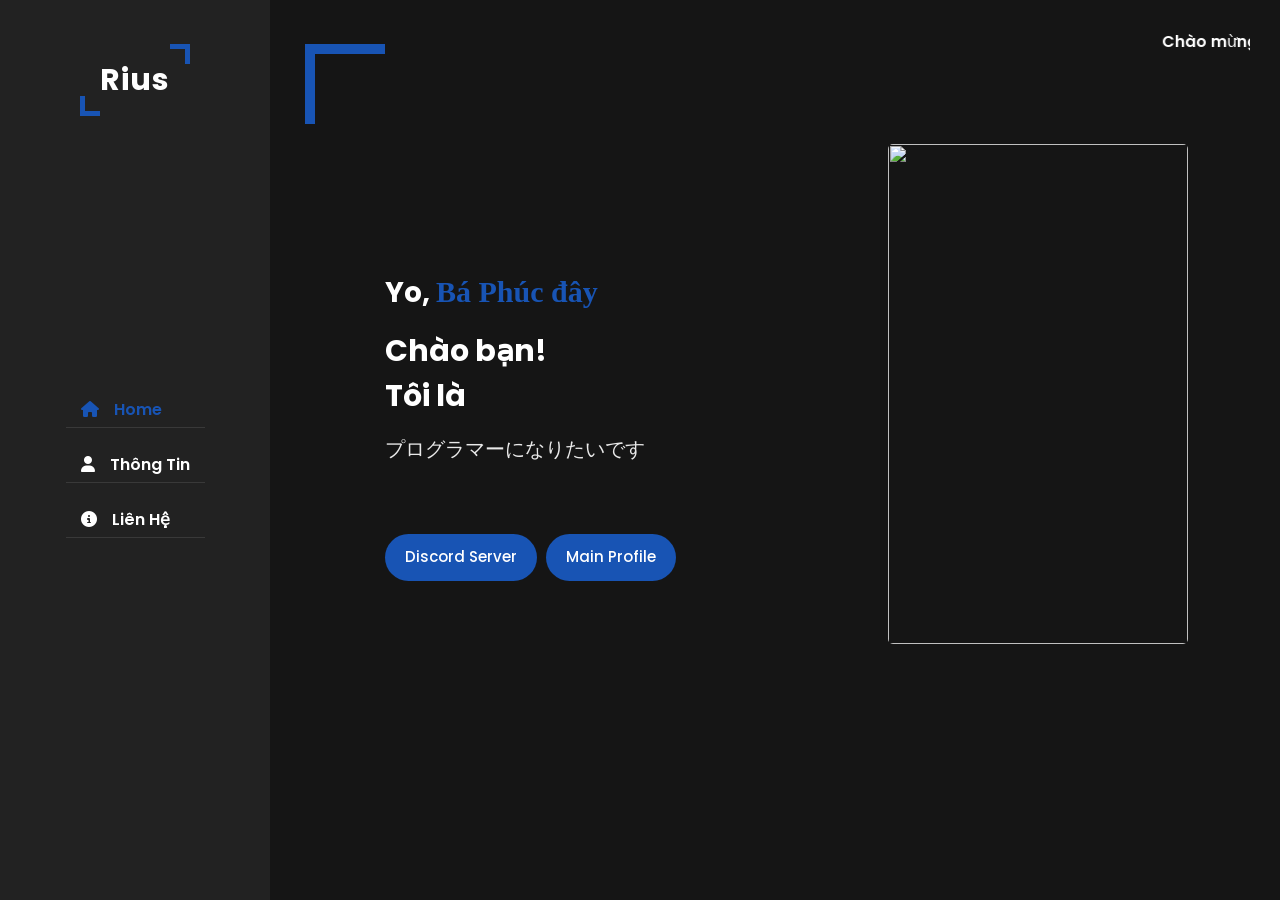
==== commit b7c7aa4f: "index.html" ====
--- a/index.html
+++ b/index.html
@@ -32,7 +32,7 @@
                             <h3 class="my-profession">Chào bạn! <br>Tôi là <span class="typing"></span></h3>
                             <p>プログラマーになりたいです</p>
                             <a href="https://discord.gg/CXktWHtsVR" target="_blank" data-section-index="5" class="btn hire-me">Discord Server</a>
-                            <a href="profile_rius-main/index.html" target="_blank" data-section-index="5" class="btn hire-me">Main Profile</a>
+                            <a href="https://riusismine.github.io/profile_rius/" target="_blank" data-section-index="5" class="btn hire-me">Main Profile</a>
                         </div>
                         <div class="home-img padd-15">
                             <img src="images/Raiden.png" alt="" style="width: 300px;height: 500px;margin-top: 60px;">
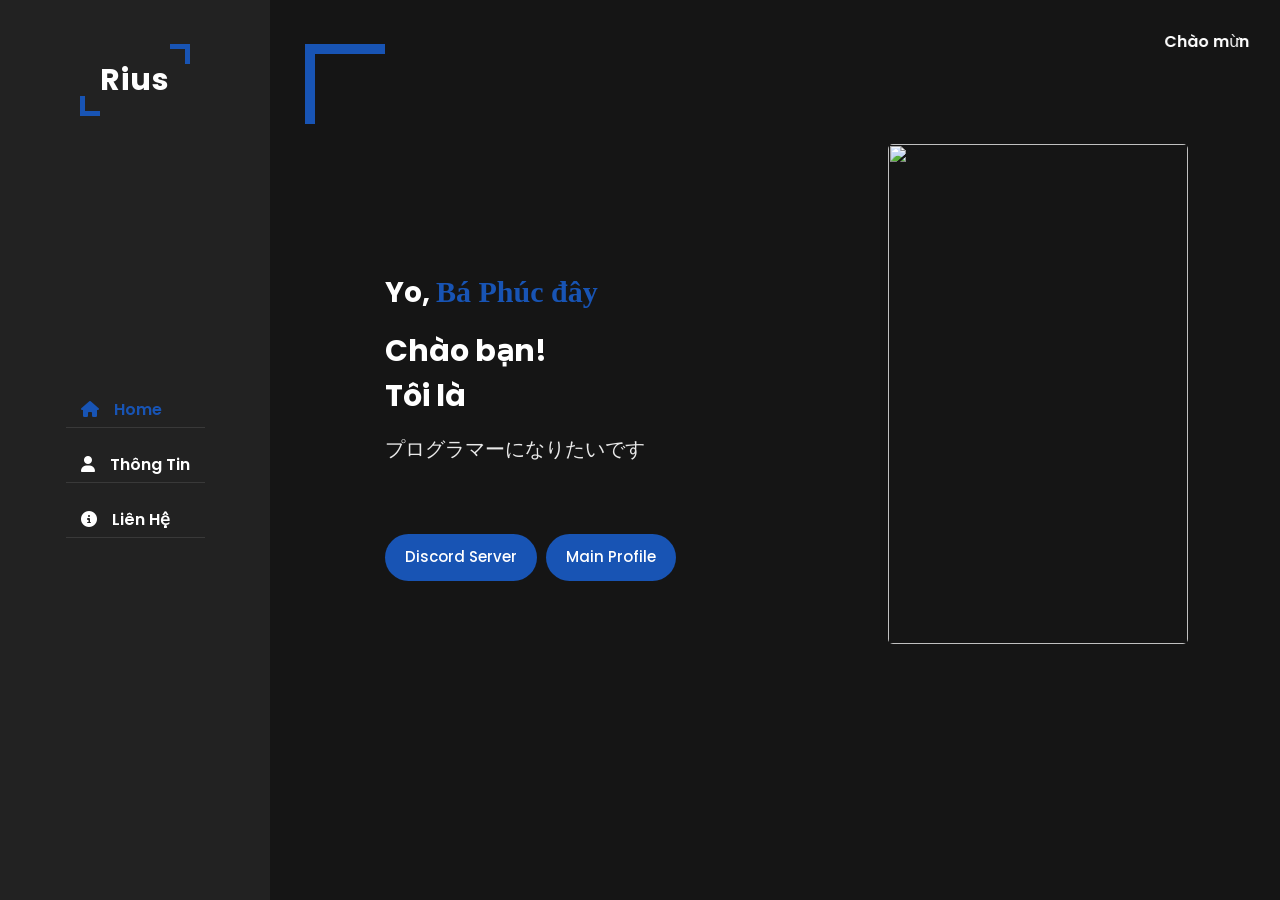
==== commit 9d56f9cd: "index.html" ====
--- a/index.html
+++ b/index.html
@@ -256,15 +256,13 @@
 const playBtn = document.getElementById('play');
 const prevBtn = document.getElementById('prev');
 const nextBtn = document.getElementById('next');
-
 const audio = document.getElementById('audio');
 const progress = document.getElementById('progress');
 const progressContainer = document.getElementById('progress-container');
 const title = document.getElementById('title');
 const cover = document.getElementById('cover');
-const files = ['Doushite', 'Bầu trời mới', 'Mẹ yêu con'];
+const files = ['Doushite', 'Bầu trời mới', 'Demon Slayer'];
 let fileIndex = 0;
-
 /**
  * @param {string} file
  */
@@ -277,8 +275,7 @@
 function playFile(){
   audioContainer.classList.add('play');
   playBtn.querySelector('i.fas').classList.remove('fa-play');
-  playBtn.querySelector('i.fas').classList.add('fa-pause');
-  
+  playBtn.querySelector('i.fas').classList.add('fa-pause'); 
   audio.play();
 }
 function pauseFile(){
@@ -304,7 +301,6 @@
   loadFile(files[fileIndex]);
   playFile();
 }
-
 /**
  *
  * @param {*} e
@@ -318,7 +314,6 @@
   (audioContainer.classList.contains('play')) 
     ? pauseFile() : playFile();
 });
-
 /**
  * 
  * @param {Event} e 
@@ -330,7 +325,6 @@
 }
 
 /**
-
  * @param {Event} e 
  */
 function setProgress(e){
@@ -352,8 +346,6 @@
   }
 });
 audio.volume = 0.5;
-
-
     </script>
 </body>
 </html>
